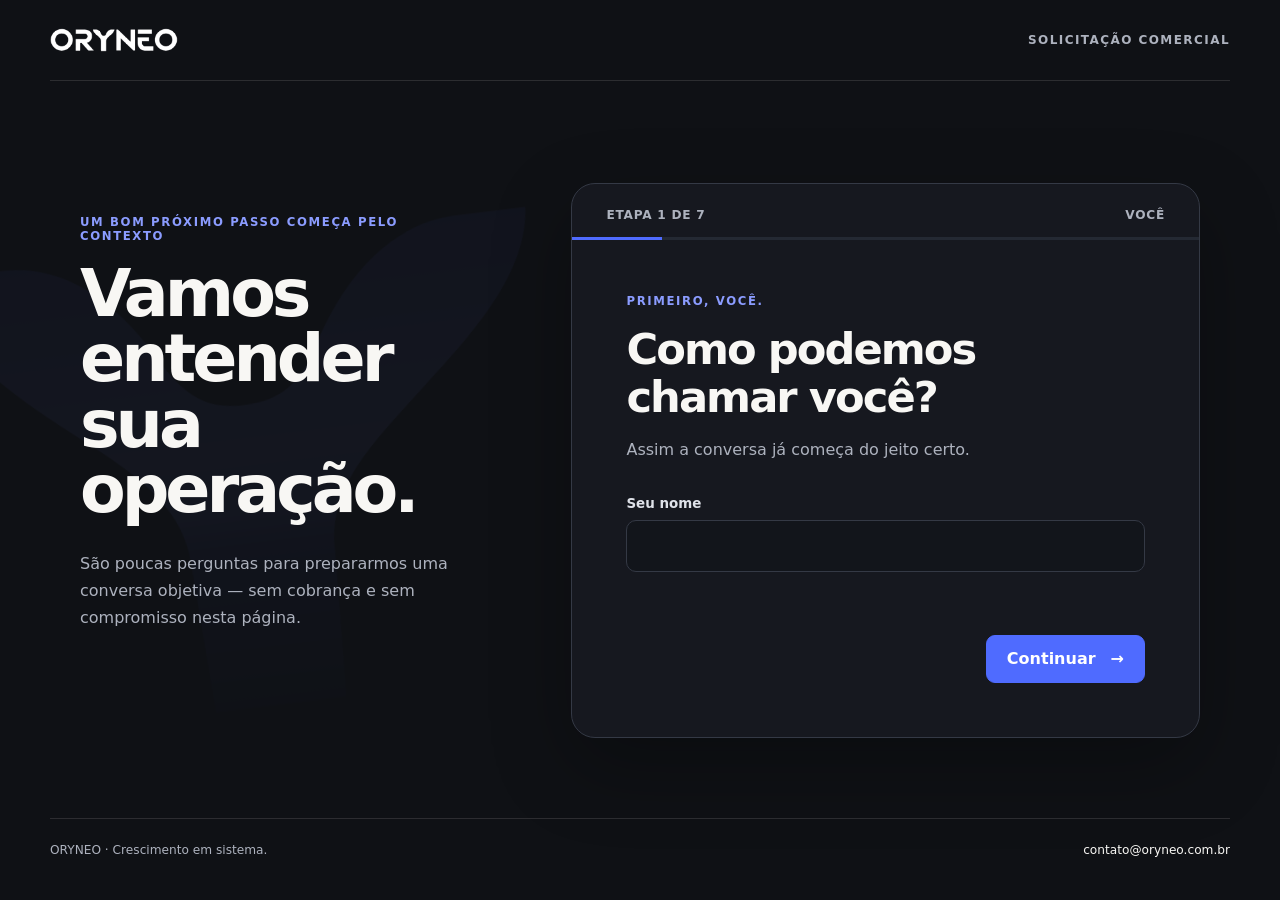
==== comecar/index.html @ 339270d2 "fix: harden contact data validation" ====
<!doctype html>
<html lang="pt-BR">
  <head>
    <meta charset="utf-8">
    <meta name="viewport" content="width=device-width, initial-scale=1">
    <meta name="theme-color" content="#0F1115">
    <meta name="robots" content="index,follow">
    <meta name="description" content="Conte à ORYNEO como sua operação comercial funciona e prepare o próximo passo.">
    <link rel="icon" href="../assets/oryneo-wordmark-mono-reverse.png" type="image/png">
    <title>Comece pela sua operação | ORYNEO</title>
    <link rel="stylesheet" href="form.css">
  </head>
  <body>
    <a class="skip-link" href="#intake-form">Ir para o formulário</a>
    <img class="brand-watermark" src="../assets/oryneo_y_mark.svg" alt="" aria-hidden="true">

    <header class="site-header">
      <a class="brand" href="../" aria-label="ORYNEO, voltar ao início">
        <img src="../assets/oryneo-wordmark-mono-reverse.png" width="800" height="149" alt="ORYNEO">
      </a>
      <span>Solicitação comercial</span>
    </header>

    <main class="flow-shell">
      <section class="flow-intro" aria-labelledby="flow-title">
        <p class="eyebrow">UM BOM PRÓXIMO PASSO COMEÇA PELO CONTEXTO</p>
        <h1 id="flow-title">Vamos entender sua operação.</h1>
        <p>São poucas perguntas para prepararmos uma conversa objetiva — sem cobrança e sem compromisso nesta página.</p>
      </section>

      <section class="form-panel" aria-label="Solicitação para a ORYNEO">
        <div class="progress-meta">
          <span id="progress-label">Etapa 1 de 7</span>
          <span id="progress-name">Você</span>
        </div>
        <div class="progress-track" role="progressbar" aria-labelledby="progress-label" aria-valuemin="1" aria-valuemax="7" aria-valuenow="1">
          <span id="progress-fill"></span>
        </div>

        <form id="intake-form" novalidate>
          <section class="form-step" data-step="name">
            <p class="step-kicker">Primeiro, você.</p>
            <h2 class="step-title" tabindex="-1">Como podemos chamar você?</h2>
            <p class="step-copy">Assim a conversa já começa do jeito certo.</p>

            <div class="field-grid field-grid-single">
              <label class="field field-wide">Seu nome
                <input name="contact_name" autocomplete="name" maxlength="160" required>
                <span class="field-error" data-error="name"></span>
              </label>
            </div>

            <div class="step-actions"><button class="primary-action" type="submit">Continuar <span aria-hidden="true">→</span></button></div>
          </section>

          <section class="form-step" data-step="contact" hidden>
            <p class="step-kicker">Seus canais de contato.</p>
            <h2 class="step-title" tabindex="-1">Onde podemos responder?</h2>
            <p class="step-copy">Usaremos estes dados somente para falar sobre esta solicitação.</p>

            <div class="field-grid">
              <label class="field">E-mail
                <input name="contact_email" type="email" inputmode="email" autocomplete="email" maxlength="254" required>
                <span class="field-error" data-error="email"></span>
              </label>
              <label class="field">WhatsApp com DDD
                <input name="contact_phone" type="tel" inputmode="numeric" autocomplete="tel" maxlength="15" placeholder="(11) 99999-9999" required>
                <span class="field-error" data-error="phone"></span>
              </label>
            </div>

            <div class="step-actions">
              <button class="secondary-action" type="button" data-back>Voltar</button>
              <button class="primary-action" type="submit">Continuar <span aria-hidden="true">→</span></button>
            </div>
          </section>

          <section class="form-step" data-step="company" hidden>
            <p class="step-kicker">Agora, a empresa.</p>
            <h2 class="step-title" tabindex="-1">Qual operação estamos analisando?</h2>
            <p class="step-copy">Essas duas informações ajudam a dimensionar o contexto sem alongar o início.</p>

            <div class="field-grid">
              <label class="field">Nome da empresa
                <input name="company_name" autocomplete="organization" maxlength="160" required>
                <span class="field-error" data-error="name"></span>
              </label>
              <label class="field">Pessoas na operação comercial
                <select name="team_size" required>
                  <option value="">Selecione uma faixa</option>
                  <option>Somente eu</option>
                  <option>2 a 5 pessoas</option>
                  <option>6 a 10 pessoas</option>
                  <option>11 a 20 pessoas</option>
                  <option>Mais de 20 pessoas</option>
                </select>
                <span class="field-error" data-error="teamSize"></span>
              </label>
            </div>

            <div class="step-actions">
              <button class="secondary-action" type="button" data-back>Voltar</button>
              <button class="primary-action" type="submit">Continuar <span aria-hidden="true">→</span></button>
            </div>
          </section>

          <section class="form-step" data-step="acquisition" hidden>
            <p class="step-kicker">Como as oportunidades chegam.</p>
            <h2 class="step-title" tabindex="-1">Por quais canais chegam clientes hoje?</h2>
            <p class="step-copy">Marque todos os que fazem parte da rotina atual.</p>

            <fieldset class="choice-group" data-acquisition-options>
              <legend class="sr-only">Canais de aquisição</legend>
              <label class="choice"><input type="checkbox" name="acquisition_channels" value="Indicações e parcerias"><span>Indicações e parcerias</span></label>
              <label class="choice"><input type="checkbox" name="acquisition_channels" value="Instagram e Facebook"><span>Instagram e Facebook</span></label>
              <label class="choice"><input type="checkbox" name="acquisition_channels" value="Google"><span>Google</span></label>
              <label class="choice"><input type="checkbox" name="acquisition_channels" value="Prospecção ativa"><span>Prospecção ativa</span></label>
              <label class="choice"><input type="checkbox" name="acquisition_channels" value="Portais e marketplaces"><span>Portais e marketplaces</span></label>
              <label class="choice"><input type="checkbox" name="acquisition_channels" value="Loja física e eventos"><span>Loja física e eventos</span></label>
              <label class="choice"><input type="checkbox" name="acquisition_channels" value="Ainda não temos um canal previsível"><span>Ainda não temos um canal previsível</span></label>
              <label class="choice"><input type="checkbox" name="acquisition_channels" value="Outro canal"><span>Outro canal</span></label>
            </fieldset>
            <span class="field-error" data-error="channels"></span>

            <fieldset class="conditional-question" data-acquisition-primary hidden>
              <legend>Qual deles gera mais oportunidades atualmente?</legend>
              <div data-acquisition-primary-options></div>
              <span class="field-error" data-error="primary"></span>
            </fieldset>

            <div class="step-actions">
              <button class="secondary-action" type="button" data-back>Voltar</button>
              <button class="primary-action" type="submit">Continuar <span aria-hidden="true">→</span></button>
            </div>
          </section>

          <section class="form-step" data-step="priorities" hidden>
            <p class="step-kicker">O que precisa avançar.</p>
            <h2 class="step-title" tabindex="-1">Onde a ORYNEO pode gerar mais impacto?</h2>
            <p class="step-copy">Você pode marcar mais de uma prioridade.</p>

            <fieldset class="choice-group" data-goal-options>
              <legend class="sr-only">Prioridades</legend>
              <label class="choice"><input type="checkbox" name="goals" value="Atrair contatos com páginas e anúncios"><span>Atrair contatos com páginas e anúncios</span></label>
              <label class="choice"><input type="checkbox" name="goals" value="Organizar contatos e negociações no CRM"><span>Organizar contatos e negociações no CRM</span></label>
              <label class="choice"><input type="checkbox" name="goals" value="Organizar retornos pelo WhatsApp"><span>Organizar retornos pelo WhatsApp</span></label>
              <label class="choice"><input type="checkbox" name="goals" value="Acompanhar resultados e gestão"><span>Acompanhar resultados e gestão</span></label>
            </fieldset>
            <span class="field-error" data-error="goals"></span>

            <fieldset class="conditional-question" data-goal-primary hidden>
              <legend>Se precisarmos começar por uma, qual é a prioridade?</legend>
              <div data-goal-primary-options></div>
              <span class="field-error" data-error="primary"></span>
            </fieldset>

            <div class="step-actions">
              <button class="secondary-action" type="button" data-back>Voltar</button>
              <button class="primary-action" type="submit">Continuar <span aria-hidden="true">→</span></button>
            </div>
          </section>

          <section class="form-step" data-step="commercial" hidden>
            <p class="step-kicker">A configuração inicial.</p>
            <h2 class="step-title" tabindex="-1">Como você quer avançar?</h2>
            <p class="step-copy">A escolha prepara a conversa. Nenhuma cobrança acontece aqui.</p>

            <fieldset class="segmented-group">
              <legend>Intenção</legend>
              <label><input type="radio" name="intent" value="conversation"><span>Quero conversar</span></label>
              <label><input type="radio" name="intent" value="contract"><span>Quero contratar</span></label>
              <span class="field-error" data-error="intent"></span>
            </fieldset>

            <fieldset class="plan-group">
              <legend>Plano</legend>
              <label class="plan-choice"><input type="radio" name="plan" value="Start"><span><strong>Start</strong><small>Para estruturar o processo essencial.</small></span></label>
              <label class="plan-choice"><input type="radio" name="plan" value="Growth"><span><strong>Growth</strong><small>Para ganhar cadência e previsibilidade.</small></span></label>
              <label class="plan-choice"><input type="radio" name="plan" value="Scale"><span><strong>Scale</strong><small>Para operações com mais volume e frentes.</small></span></label>
              <span class="field-error" data-error="plan"></span>
            </fieldset>

            <fieldset class="segmented-group">
              <legend>Ciclo</legend>
              <label><input type="radio" name="cycle" value="monthly"><span>Mensal</span></label>
              <label><input type="radio" name="cycle" value="annual"><span>Anual</span></label>
              <span class="field-error" data-error="cycle"></span>
            </fieldset>

            <fieldset class="addon-group">
              <legend>Complementos <small>opcionais</small></legend>
              <label class="choice"><input type="checkbox" name="services" value="landing-page"><span>Landing page de conversão</span></label>
              <label class="choice"><input type="checkbox" name="services" value="traffic"><span>Gestão de tráfego pago</span></label>
              <span class="field-error" data-error="services"></span>
            </fieldset>

            <div class="step-actions">
              <button class="secondary-action" type="button" data-back>Voltar</button>
              <button class="primary-action" type="submit">Revisar solicitação <span aria-hidden="true">→</span></button>
            </div>
          </section>

          <section class="form-step" data-step="review" hidden>
            <p class="step-kicker">Tudo certo antes de enviar.</p>
            <h2 class="step-title" tabindex="-1">Revise sua solicitação.</h2>
            <p class="step-copy">Se algo mudou, edite a etapa. Seus dados só entram no CRM depois da confirmação.</p>
            <div class="review-list" data-review-list></div>
            <p class="no-charge">Nenhuma cobrança acontece nesta página. Escopo e condições serão confirmados com você.</p>
            <label class="consent">
              <input name="consent" type="checkbox">
              <span>Autorizo a ORYNEO a entrar em contato sobre esta solicitação. <a href="../privacidade.html" target="_blank" rel="noopener">Como usamos seus dados</a>.</span>
            </label>
            <span class="field-error consent-error" data-error="consent"></span>
            <label class="honeypot" aria-hidden="true">Não preencha<input id="oryneo-website" name="website" tabindex="-1" autocomplete="off"></label>
            <div class="step-actions">
              <button class="secondary-action" type="button" data-back>Voltar</button>
              <button class="primary-action" id="send-request" type="submit">Enviar solicitação <span aria-hidden="true">→</span></button>
            </div>
            <p id="request-feedback" class="request-feedback" aria-live="polite"></p>
          </section>
        </form>

        <section class="success-panel" data-success hidden tabindex="-1" aria-labelledby="success-title">
          <span class="success-mark" aria-hidden="true">✓</span>
          <p class="step-kicker">Solicitação recebida</p>
          <h2 id="success-title">Obrigado. Já temos um bom ponto de partida.</h2>
          <p>Vamos revisar o contexto que você compartilhou e responder pelos dados informados.</p>
          <a class="secondary-action" href="../">Voltar ao site</a>
        </section>

        <p id="form-status" role="status" aria-live="polite" class="sr-only"></p>
      </section>
    </main>

    <footer class="site-footer">
      <span>ORYNEO · Crescimento em sistema.</span>
      <a href="mailto:contato@oryneo.com.br">contato@oryneo.com.br</a>
    </footer>

    <script src="../assets/lead-intake.js"></script>
    <script type="module" src="form.js?v=20261013-3"></script>
  </body>
</html>
---- comecar/form.css ----
:root {
  color-scheme: dark;
  --graphite: #0f1115;
  --surface: #171a21;
  --surface-soft: #1d212a;
  --line: #343945;
  --line-strong: #4b5261;
  --off-white: #f8f7f4;
  --muted: #adb2be;
  --indigo: #4f6bff;
  --indigo-light: #8b9cff;
  --danger: #ff9b9b;
  font-family: Inter, ui-sans-serif, system-ui, -apple-system, BlinkMacSystemFont, "Segoe UI", sans-serif;
}

* { box-sizing: border-box; }
[hidden] { display: none !important; }
html { min-width: 320px; background: var(--graphite); }
body {
  min-height: 100vh;
  margin: 0;
  overflow-x: hidden;
  background: var(--graphite);
  color: var(--off-white);
}

a { color: inherit; }
button, input, select { font: inherit; }
button { color: inherit; }

.skip-link {
  position: fixed;
  z-index: 20;
  top: 12px;
  left: 12px;
  padding: 10px 14px;
  transform: translateY(-150%);
  border-radius: 8px;
  background: var(--off-white);
  color: var(--graphite);
}
.skip-link:focus { transform: translateY(0); }

.brand-watermark {
  position: fixed;
  z-index: 0;
  top: 53%;
  left: 20%;
  width: min(56vw, 660px);
  max-width: none;
  transform: translate(-50%, -50%) rotate(-7deg);
  opacity: .04;
  pointer-events: none;
  user-select: none;
}

.site-header,
.site-footer,
.flow-shell { position: relative; z-index: 1; }

.site-header {
  display: flex;
  align-items: center;
  justify-content: space-between;
  width: min(1180px, calc(100% - 48px));
  margin: 0 auto;
  padding: 28px 0;
  border-bottom: 1px solid rgba(248, 247, 244, .12);
}
.brand { display: inline-flex; }
.brand img { display: block; width: 128px; height: auto; }
.site-header > span {
  color: var(--muted);
  font-size: .75rem;
  font-weight: 600;
  letter-spacing: .12em;
  text-transform: uppercase;
}

.flow-shell {
  display: grid;
  grid-template-columns: minmax(240px, .78fr) minmax(0, 1.22fr);
  gap: clamp(40px, 7vw, 96px);
  width: min(1120px, calc(100% - 48px));
  margin: 0 auto;
  padding: clamp(54px, 8vw, 104px) 0 80px;
}
.flow-intro { align-self: start; padding-top: 32px; }
.eyebrow,
.step-kicker {
  margin: 0 0 18px;
  color: var(--indigo-light);
  font-size: .73rem;
  font-weight: 700;
  letter-spacing: .14em;
  text-transform: uppercase;
}
.flow-intro h1 {
  max-width: 500px;
  margin: 0;
  font-size: clamp(2.35rem, 5.2vw, 4.9rem);
  line-height: .98;
  letter-spacing: -.06em;
}
.flow-intro > p:last-child {
  max-width: 450px;
  margin: 28px 0 0;
  color: var(--muted);
  font-size: 1rem;
  line-height: 1.7;
}

.form-panel {
  min-width: 0;
  border: 1px solid var(--line);
  border-radius: 24px;
  background: rgba(23, 26, 33, .96);
  box-shadow: 0 28px 80px rgba(0, 0, 0, .28);
  overflow: hidden;
}
.progress-meta {
  display: flex;
  justify-content: space-between;
  gap: 16px;
  padding: 24px 34px 15px;
  color: var(--muted);
  font-size: .76rem;
  font-weight: 600;
  letter-spacing: .06em;
  text-transform: uppercase;
}
.progress-track { height: 3px; background: #242933; }
.progress-track span {
  display: block;
  width: 16.6667%;
  height: 100%;
  background: var(--indigo);
  transition: width .28s ease;
}

.form-step,
.success-panel { padding: clamp(30px, 5.3vw, 54px); }
.step-title,
.success-panel h2 {
  max-width: 650px;
  margin: 0;
  font-size: clamp(1.8rem, 3.5vw, 2.7rem);
  line-height: 1.1;
  letter-spacing: -.045em;
}
.step-title:focus,
.success-panel:focus { outline: none; }
.step-copy,
.success-panel > p {
  max-width: 620px;
  margin: 16px 0 32px;
  color: var(--muted);
  line-height: 1.65;
}

.field-grid {
  display: grid;
  grid-template-columns: 1fr 1fr;
  gap: 20px;
}
.field-grid-single { grid-template-columns: minmax(0, 1fr); }
.field-wide { grid-column: 1 / -1; }
.field,
.conditional-question,
.segmented-group,
.plan-group,
.addon-group {
  display: grid;
  gap: 9px;
  color: #dfe2e9;
  font-size: .84rem;
  font-weight: 600;
}
input:not([type="checkbox"]):not([type="radio"]),
select {
  width: 100%;
  min-height: 52px;
  border: 1px solid var(--line);
  border-radius: 10px;
  outline: none;
  background: #12151b;
  color: var(--off-white);
  padding: 0 15px;
  transition: border-color .18s ease, box-shadow .18s ease;
}
input::placeholder { color: #747b89; }
input[aria-invalid="true"], select[aria-invalid="true"] { border-color: var(--danger); }

:focus-visible {
  outline: 3px solid rgba(139, 156, 255, .9);
  outline-offset: 3px;
}
input:not([type="checkbox"]):not([type="radio"]):focus,
select:focus {
  border-color: var(--indigo-light);
  box-shadow: 0 0 0 3px rgba(79, 107, 255, .18);
}

.consent {
  display: flex;
  gap: 12px;
  margin-top: 26px;
  color: var(--muted);
  font-size: .82rem;
  line-height: 1.55;
}
.consent input,
.choice input,
.segmented-group input,
.plan-choice input { accent-color: var(--indigo); }
.consent a { color: var(--off-white); text-underline-offset: 3px; }
.field-error {
  min-height: 18px;
  color: var(--danger);
  font-size: .75rem;
  font-weight: 500;
  line-height: 1.4;
}
.consent-error { display: block; margin-top: 6px; }

fieldset { min-width: 0; margin: 0; padding: 0; border: 0; }
.choice-group {
  display: grid;
  grid-template-columns: 1fr 1fr;
  gap: 10px;
}
.choice {
  position: relative;
  display: flex;
  min-height: 58px;
  align-items: center;
  gap: 12px;
  padding: 13px 15px;
  border: 1px solid var(--line);
  border-radius: 11px;
  background: #14171d;
  color: #dfe2e9;
  cursor: pointer;
  font-size: .84rem;
  line-height: 1.4;
}
.choice:has(input:checked) { border-color: var(--indigo-light); background: rgba(79, 107, 255, .12); }
.choice input { flex: 0 0 auto; width: 17px; height: 17px; margin: 0; }

.conditional-question {
  margin-top: 24px;
  padding: 20px;
  border: 1px solid var(--line);
  border-radius: 12px;
  background: #12151b;
}
.conditional-question legend,
.segmented-group legend,
.plan-group legend,
.addon-group legend { margin-bottom: 12px; color: var(--off-white); font-weight: 600; }
.conditional-question > div { display: grid; gap: 8px; }
.conditional-question label { display: flex; gap: 9px; align-items: flex-start; color: var(--muted); font-weight: 500; }

.segmented-group,
.plan-group,
.addon-group { margin-top: 25px; }
.segmented-group { grid-template-columns: 1fr 1fr; }
.segmented-group legend,
.segmented-group .field-error { grid-column: 1 / -1; }
.segmented-group label,
.plan-choice {
  display: block;
  cursor: pointer;
}
.segmented-group input,
.plan-choice input { position: absolute; opacity: 0; pointer-events: none; }
.segmented-group label span,
.plan-choice > span {
  display: grid;
  min-height: 54px;
  align-content: center;
  border: 1px solid var(--line);
  border-radius: 10px;
  background: #14171d;
  padding: 13px 15px;
}
.segmented-group input:checked + span,
.plan-choice input:checked + span { border-color: var(--indigo-light); background: rgba(79, 107, 255, .12); }
.plan-group { grid-template-columns: repeat(3, 1fr); }
.plan-group legend,
.plan-group .field-error { grid-column: 1 / -1; }
.plan-choice small { margin-top: 5px; color: var(--muted); font-size: .73rem; font-weight: 400; line-height: 1.4; }
.addon-group { grid-template-columns: 1fr 1fr; }
.addon-group legend,
.addon-group .field-error { grid-column: 1 / -1; }
.addon-group legend small { color: var(--muted); font-weight: 400; }

.step-actions {
  display: flex;
  justify-content: flex-end;
  gap: 12px;
  margin-top: 36px;
}
.primary-action,
.secondary-action {
  display: inline-flex;
  min-height: 48px;
  align-items: center;
  justify-content: center;
  gap: 15px;
  border-radius: 9px;
  padding: 0 20px;
  cursor: pointer;
  font-weight: 700;
  text-decoration: none;
}
.primary-action { border: 1px solid var(--indigo); background: var(--indigo); color: #fff; }
.primary-action:hover { background: #6179ff; }
.primary-action:disabled { cursor: wait; opacity: .65; }
.secondary-action { border: 1px solid var(--line); background: transparent; color: #dfe2e9; }
.secondary-action:hover { border-color: var(--line-strong); background: var(--surface-soft); }

.review-list { display: grid; gap: 2px; border-top: 1px solid var(--line); }
.review-row {
  display: grid;
  grid-template-columns: 150px minmax(0, 1fr) auto;
  gap: 18px;
  align-items: start;
  padding: 18px 0;
  border-bottom: 1px solid var(--line);
}
.review-row small { color: var(--muted); line-height: 1.5; }
.review-row strong { font-size: .9rem; line-height: 1.55; overflow-wrap: anywhere; }
.review-row button { border: 0; background: none; color: var(--indigo-light); cursor: pointer; font-size: .78rem; font-weight: 600; }
.no-charge { margin: 24px 0 0; color: var(--muted); font-size: .8rem; line-height: 1.55; }
.request-feedback { min-height: 24px; margin: 16px 0 0; color: var(--muted); font-size: .82rem; text-align: right; }
.honeypot { position: absolute; left: -9999px; }

.success-panel { text-align: left; }
.success-mark {
  display: grid;
  width: 46px;
  height: 46px;
  place-items: center;
  margin-bottom: 28px;
  border-radius: 50%;
  background: var(--indigo);
  font-size: 1.3rem;
  font-weight: 700;
}
.success-panel .secondary-action { margin-top: 12px; }

.site-footer {
  display: flex;
  justify-content: space-between;
  gap: 20px;
  width: min(1180px, calc(100% - 48px));
  margin: 0 auto;
  padding: 24px 0 36px;
  border-top: 1px solid rgba(248, 247, 244, .12);
  color: var(--muted);
  font-size: .76rem;
}
.site-footer a { color: var(--off-white); text-decoration: none; }
.sr-only { position: absolute; width: 1px; height: 1px; overflow: hidden; clip: rect(0, 0, 0, 0); white-space: nowrap; }

@media (max-width: 820px) {
  .brand-watermark { top: 24%; left: 66%; width: 1280px; transform: translate(-50%, -50%) rotate(-13deg); }
  .flow-shell { grid-template-columns: 1fr; gap: 34px; padding-top: 48px; }
  .flow-intro { padding-top: 0; }
  .flow-intro h1 { max-width: 620px; }
  .flow-intro > p:last-child { margin-top: 20px; }
}

@media (max-width: 600px) {
  .site-header,
  .site-footer,
  .flow-shell { width: min(100% - 28px, 1120px); }
  .site-header { padding: 20px 0; }
  .site-header > span { display: none; }
  .brand img { width: 112px; }
  .flow-shell { padding: 38px 0 54px; }
  .flow-intro h1 { font-size: clamp(2.2rem, 13vw, 3.5rem); }
  .form-panel { border-radius: 18px; }
  .progress-meta { padding: 20px 22px 13px; }
  .form-step,
  .success-panel { padding: 30px 22px 34px; }
  .field-grid,
  .choice-group,
  .plan-group,
  .addon-group { grid-template-columns: 1fr; }
  .field-wide,
  .plan-group legend,
  .plan-group .field-error,
  .addon-group legend,
  .addon-group .field-error { grid-column: auto; }
  .step-actions { flex-direction: column-reverse; }
  .primary-action,
  .secondary-action { width: 100%; }
  .review-row { grid-template-columns: 1fr auto; gap: 8px 14px; }
  .review-row small { grid-column: 1 / -1; }
  .site-footer { flex-direction: column; }
}

@media (max-width: 360px) {
  .site-header,
  .site-footer,
  .flow-shell { width: calc(100% - 20px); }
  .form-step,
  .success-panel { padding-right: 17px; padding-left: 17px; }
  .segmented-group { grid-template-columns: 1fr; }
  .segmented-group legend,
  .segmented-group .field-error { grid-column: auto; }
}

@media (prefers-reduced-motion: reduce) {
  *, *::before, *::after { scroll-behavior: auto !important; transition-duration: .01ms !important; animation-duration: .01ms !important; }
}
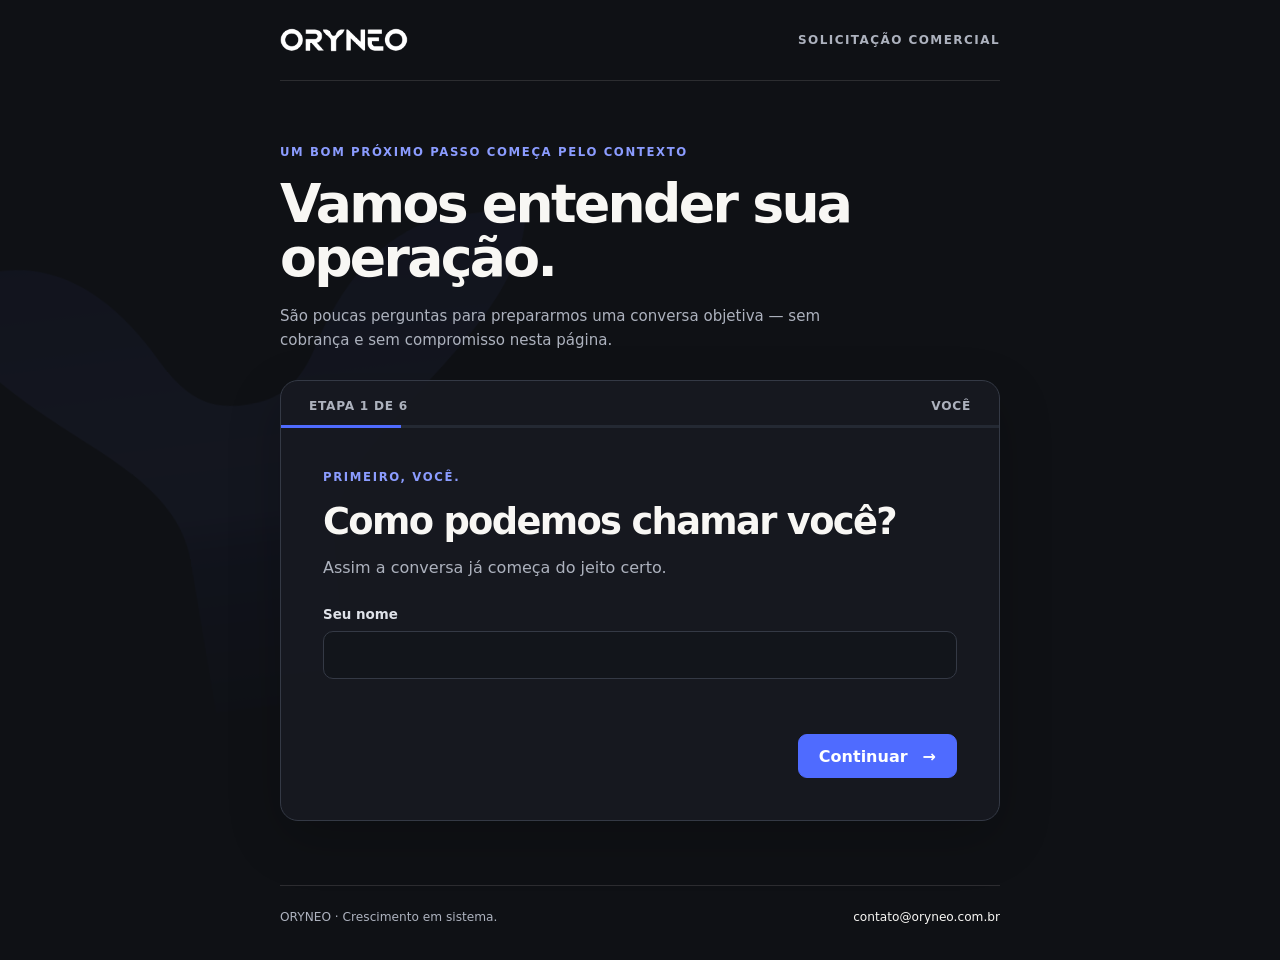
==== commit d4ee348f: "feat: simplify progressive intake flow" ====
--- a/comecar/index.html
+++ b/comecar/index.html
@@ -30,10 +30,10 @@
 
       <section class="form-panel" aria-label="Solicitação para a ORYNEO">
         <div class="progress-meta">
-          <span id="progress-label">Etapa 1 de 7</span>
+          <span id="progress-label">Etapa 1 de 6</span>
           <span id="progress-name">Você</span>
         </div>
-        <div class="progress-track" role="progressbar" aria-labelledby="progress-label" aria-valuemin="1" aria-valuemax="7" aria-valuenow="1">
+        <div class="progress-track" role="progressbar" aria-labelledby="progress-label" aria-valuemin="1" aria-valuemax="6" aria-valuenow="1">
           <span id="progress-fill"></span>
         </div>
 
@@ -160,51 +160,40 @@
             </div>
           </section>
 
-          <section class="form-step" data-step="commercial" hidden>
-            <p class="step-kicker">A configuração inicial.</p>
-            <h2 class="step-title" tabindex="-1">Como você quer avançar?</h2>
-            <p class="step-copy">A escolha prepara a conversa. Nenhuma cobrança acontece aqui.</p>
-
-            <fieldset class="segmented-group">
-              <legend>Intenção</legend>
-              <label><input type="radio" name="intent" value="conversation"><span>Quero conversar</span></label>
-              <label><input type="radio" name="intent" value="contract"><span>Quero contratar</span></label>
-              <span class="field-error" data-error="intent"></span>
-            </fieldset>
-
-            <fieldset class="plan-group">
-              <legend>Plano</legend>
-              <label class="plan-choice"><input type="radio" name="plan" value="Start"><span><strong>Start</strong><small>Para estruturar o processo essencial.</small></span></label>
-              <label class="plan-choice"><input type="radio" name="plan" value="Growth"><span><strong>Growth</strong><small>Para ganhar cadência e previsibilidade.</small></span></label>
-              <label class="plan-choice"><input type="radio" name="plan" value="Scale"><span><strong>Scale</strong><small>Para operações com mais volume e frentes.</small></span></label>
-              <span class="field-error" data-error="plan"></span>
-            </fieldset>
-
-            <fieldset class="segmented-group">
-              <legend>Ciclo</legend>
-              <label><input type="radio" name="cycle" value="monthly"><span>Mensal</span></label>
-              <label><input type="radio" name="cycle" value="annual"><span>Anual</span></label>
-              <span class="field-error" data-error="cycle"></span>
-            </fieldset>
-
-            <fieldset class="addon-group">
-              <legend>Complementos <small>opcionais</small></legend>
-              <label class="choice"><input type="checkbox" name="services" value="landing-page"><span>Landing page de conversão</span></label>
-              <label class="choice"><input type="checkbox" name="services" value="traffic"><span>Gestão de tráfego pago</span></label>
-              <span class="field-error" data-error="services"></span>
-            </fieldset>
-
-            <div class="step-actions">
-              <button class="secondary-action" type="button" data-back>Voltar</button>
-              <button class="primary-action" type="submit">Revisar solicitação <span aria-hidden="true">→</span></button>
-            </div>
-          </section>
-
           <section class="form-step" data-step="review" hidden>
             <p class="step-kicker">Tudo certo antes de enviar.</p>
             <h2 class="step-title" tabindex="-1">Revise sua solicitação.</h2>
             <p class="step-copy">Se algo mudou, edite a etapa. Seus dados só entram no CRM depois da confirmação.</p>
             <div class="review-list" data-review-list></div>
+            <div class="commercial-context" data-commercial-context aria-labelledby="commercial-context-title">
+              <div class="commercial-context-line">
+                <div>
+                  <small id="commercial-context-title">Próximo passo</small>
+                  <strong data-commercial-summary></strong>
+                </div>
+                <button type="button" data-commercial-toggle hidden aria-expanded="false">Alterar</button>
+              </div>
+              <p data-commercial-empty hidden>Configuração definida no diagnóstico.</p>
+              <div class="commercial-editor" data-commercial-editor hidden>
+                <fieldset class="plan-group compact-options">
+                  <legend>Plano</legend>
+                  <label class="plan-choice"><input type="radio" name="plan" value="Start"><span><strong>Start</strong></span></label>
+                  <label class="plan-choice"><input type="radio" name="plan" value="Growth"><span><strong>Growth</strong></span></label>
+                  <label class="plan-choice"><input type="radio" name="plan" value="Scale"><span><strong>Scale</strong></span></label>
+                </fieldset>
+                <fieldset class="segmented-group compact-options">
+                  <legend>Ciclo</legend>
+                  <label><input type="radio" name="cycle" value="monthly"><span>Mensal</span></label>
+                  <label><input type="radio" name="cycle" value="annual"><span>Anual</span></label>
+                </fieldset>
+                <fieldset class="addon-group compact-options">
+                  <legend>Complementos <small>opcionais</small></legend>
+                  <label class="choice"><input type="checkbox" name="services" value="landing-page"><span>Landing page</span></label>
+                  <label class="choice"><input type="checkbox" name="services" value="traffic"><span>Tráfego pago</span></label>
+                </fieldset>
+              </div>
+            </div>
+            <span class="field-error" data-error="commercial"></span>
             <p class="no-charge">Nenhuma cobrança acontece nesta página. Escopo e condições serão confirmados com você.</p>
             <label class="consent">
               <input name="consent" type="checkbox">
@@ -238,6 +227,6 @@
     </footer>
 
     <script src="../assets/lead-intake.js"></script>
-    <script type="module" src="form.js?v=20261013-3"></script>
+    <script type="module" src="form.js?v=20261013-5"></script>
   </body>
 </html>
--- a/comecar/form.css
+++ b/comecar/form.css
@@ -62,7 +62,7 @@
   display: flex;
   align-items: center;
   justify-content: space-between;
-  width: min(1180px, calc(100% - 48px));
+  width: min(720px, calc(100% - 48px));
   margin: 0 auto;
   padding: 28px 0;
   border-bottom: 1px solid rgba(248, 247, 244, .12);
@@ -78,14 +78,11 @@
 }
 
 .flow-shell {
-  display: grid;
-  grid-template-columns: minmax(240px, .78fr) minmax(0, 1.22fr);
-  gap: clamp(40px, 7vw, 96px);
-  width: min(1120px, calc(100% - 48px));
+  width: min(720px, calc(100% - 48px));
   margin: 0 auto;
-  padding: clamp(54px, 8vw, 104px) 0 80px;
-}
-.flow-intro { align-self: start; padding-top: 32px; }
+  padding: clamp(38px, 6vw, 64px) 0 64px;
+}
+.flow-intro { margin-bottom: 28px; }
 .eyebrow,
 .step-kicker {
   margin: 0 0 18px;
@@ -96,33 +93,33 @@
   text-transform: uppercase;
 }
 .flow-intro h1 {
-  max-width: 500px;
+  max-width: 620px;
   margin: 0;
-  font-size: clamp(2.35rem, 5.2vw, 4.9rem);
-  line-height: .98;
-  letter-spacing: -.06em;
+  font-size: clamp(2.1rem, 5vw, 3.35rem);
+  line-height: 1.02;
+  letter-spacing: -.05em;
 }
 .flow-intro > p:last-child {
-  max-width: 450px;
-  margin: 28px 0 0;
-  color: var(--muted);
-  font-size: 1rem;
-  line-height: 1.7;
+  max-width: 600px;
+  margin: 18px 0 0;
+  color: var(--muted);
+  font-size: .94rem;
+  line-height: 1.6;
 }
 
 .form-panel {
   min-width: 0;
   border: 1px solid var(--line);
-  border-radius: 24px;
+  border-radius: 18px;
   background: rgba(23, 26, 33, .96);
-  box-shadow: 0 28px 80px rgba(0, 0, 0, .28);
+  box-shadow: 0 18px 54px rgba(0, 0, 0, .2);
   overflow: hidden;
 }
 .progress-meta {
   display: flex;
   justify-content: space-between;
   gap: 16px;
-  padding: 24px 34px 15px;
+  padding: 18px 28px 12px;
   color: var(--muted);
   font-size: .76rem;
   font-weight: 600;
@@ -139,12 +136,12 @@
 }
 
 .form-step,
-.success-panel { padding: clamp(30px, 5.3vw, 54px); }
+.success-panel { padding: clamp(28px, 5vw, 42px); }
 .step-title,
 .success-panel h2 {
   max-width: 650px;
   margin: 0;
-  font-size: clamp(1.8rem, 3.5vw, 2.7rem);
+  font-size: clamp(1.7rem, 3.5vw, 2.3rem);
   line-height: 1.1;
   letter-spacing: -.045em;
 }
@@ -153,7 +150,7 @@
 .step-copy,
 .success-panel > p {
   max-width: 620px;
-  margin: 16px 0 32px;
+  margin: 12px 0 26px;
   color: var(--muted);
   line-height: 1.65;
 }
@@ -179,7 +176,7 @@
 input:not([type="checkbox"]):not([type="radio"]),
 select {
   width: 100%;
-  min-height: 52px;
+  min-height: 48px;
   border: 1px solid var(--line);
   border-radius: 10px;
   outline: none;
@@ -232,24 +229,24 @@
 .choice {
   position: relative;
   display: flex;
-  min-height: 58px;
+  min-height: 48px;
   align-items: center;
   gap: 12px;
-  padding: 13px 15px;
+  padding: 10px 13px;
   border: 1px solid var(--line);
   border-radius: 11px;
   background: #14171d;
   color: #dfe2e9;
   cursor: pointer;
-  font-size: .84rem;
+  font-size: .8rem;
   line-height: 1.4;
 }
 .choice:has(input:checked) { border-color: var(--indigo-light); background: rgba(79, 107, 255, .12); }
 .choice input { flex: 0 0 auto; width: 17px; height: 17px; margin: 0; }
 
 .conditional-question {
-  margin-top: 24px;
-  padding: 20px;
+  margin-top: 20px;
+  padding: 17px;
   border: 1px solid var(--line);
   border-radius: 12px;
   background: #12151b;
@@ -263,7 +260,7 @@
 
 .segmented-group,
 .plan-group,
-.addon-group { margin-top: 25px; }
+.addon-group { margin-top: 20px; }
 .segmented-group { grid-template-columns: 1fr 1fr; }
 .segmented-group legend,
 .segmented-group .field-error { grid-column: 1 / -1; }
@@ -277,12 +274,12 @@
 .segmented-group label span,
 .plan-choice > span {
   display: grid;
-  min-height: 54px;
+  min-height: 46px;
   align-content: center;
   border: 1px solid var(--line);
   border-radius: 10px;
   background: #14171d;
-  padding: 13px 15px;
+  padding: 10px 13px;
 }
 .segmented-group input:checked + span,
 .plan-choice input:checked + span { border-color: var(--indigo-light); background: rgba(79, 107, 255, .12); }
@@ -299,12 +296,12 @@
   display: flex;
   justify-content: flex-end;
   gap: 12px;
-  margin-top: 36px;
+  margin-top: 28px;
 }
 .primary-action,
 .secondary-action {
   display: inline-flex;
-  min-height: 48px;
+  min-height: 44px;
   align-items: center;
   justify-content: center;
   gap: 15px;
@@ -326,12 +323,38 @@
   grid-template-columns: 150px minmax(0, 1fr) auto;
   gap: 18px;
   align-items: start;
-  padding: 18px 0;
+  padding: 14px 0;
   border-bottom: 1px solid var(--line);
 }
 .review-row small { color: var(--muted); line-height: 1.5; }
 .review-row strong { font-size: .9rem; line-height: 1.55; overflow-wrap: anywhere; }
 .review-row button { border: 0; background: none; color: var(--indigo-light); cursor: pointer; font-size: .78rem; font-weight: 600; }
+.commercial-context {
+  margin-top: 18px;
+  padding: 15px 16px;
+  border: 1px solid var(--line);
+  border-radius: 11px;
+  background: #14171d;
+}
+.commercial-context-line { display: flex; align-items: center; justify-content: space-between; gap: 18px; }
+.commercial-context-line > div { display: grid; gap: 4px; }
+.commercial-context small { color: var(--muted); font-size: .72rem; }
+.commercial-context strong { font-size: .85rem; line-height: 1.45; }
+.commercial-context button {
+  border: 0;
+  background: none;
+  color: var(--indigo-light);
+  cursor: pointer;
+  font-size: .76rem;
+  font-weight: 600;
+}
+.commercial-context > p { margin: 5px 0 0; color: var(--muted); font-size: .82rem; }
+.commercial-editor { margin-top: 15px; padding-top: 2px; border-top: 1px solid var(--line); }
+.compact-options { gap: 8px; margin-top: 14px; }
+.compact-options legend { margin-bottom: 7px; font-size: .76rem; }
+.compact-options label span,
+.compact-options.plan-group label > span { min-height: 40px; padding: 8px 10px; font-size: .78rem; }
+.compact-options.choice { min-height: 40px; }
 .no-charge { margin: 24px 0 0; color: var(--muted); font-size: .8rem; line-height: 1.55; }
 .request-feedback { min-height: 24px; margin: 16px 0 0; color: var(--muted); font-size: .82rem; text-align: right; }
 .honeypot { position: absolute; left: -9999px; }
@@ -354,7 +377,7 @@
   display: flex;
   justify-content: space-between;
   gap: 20px;
-  width: min(1180px, calc(100% - 48px));
+  width: min(720px, calc(100% - 48px));
   margin: 0 auto;
   padding: 24px 0 36px;
   border-top: 1px solid rgba(248, 247, 244, .12);
@@ -366,8 +389,7 @@
 
 @media (max-width: 820px) {
   .brand-watermark { top: 24%; left: 66%; width: 1280px; transform: translate(-50%, -50%) rotate(-13deg); }
-  .flow-shell { grid-template-columns: 1fr; gap: 34px; padding-top: 48px; }
-  .flow-intro { padding-top: 0; }
+  .flow-shell { padding-top: 40px; }
   .flow-intro h1 { max-width: 620px; }
   .flow-intro > p:last-child { margin-top: 20px; }
 }
@@ -379,12 +401,13 @@
   .site-header { padding: 20px 0; }
   .site-header > span { display: none; }
   .brand img { width: 112px; }
-  .flow-shell { padding: 38px 0 54px; }
-  .flow-intro h1 { font-size: clamp(2.2rem, 13vw, 3.5rem); }
+  .flow-shell { padding: 32px 0 48px; }
+  .flow-intro { margin-bottom: 24px; }
+  .flow-intro h1 { font-size: clamp(2rem, 10.5vw, 2.8rem); }
   .form-panel { border-radius: 18px; }
-  .progress-meta { padding: 20px 22px 13px; }
+  .progress-meta { padding: 17px 20px 11px; }
   .form-step,
-  .success-panel { padding: 30px 22px 34px; }
+  .success-panel { padding: 26px 20px 30px; }
   .field-grid,
   .choice-group,
   .plan-group,
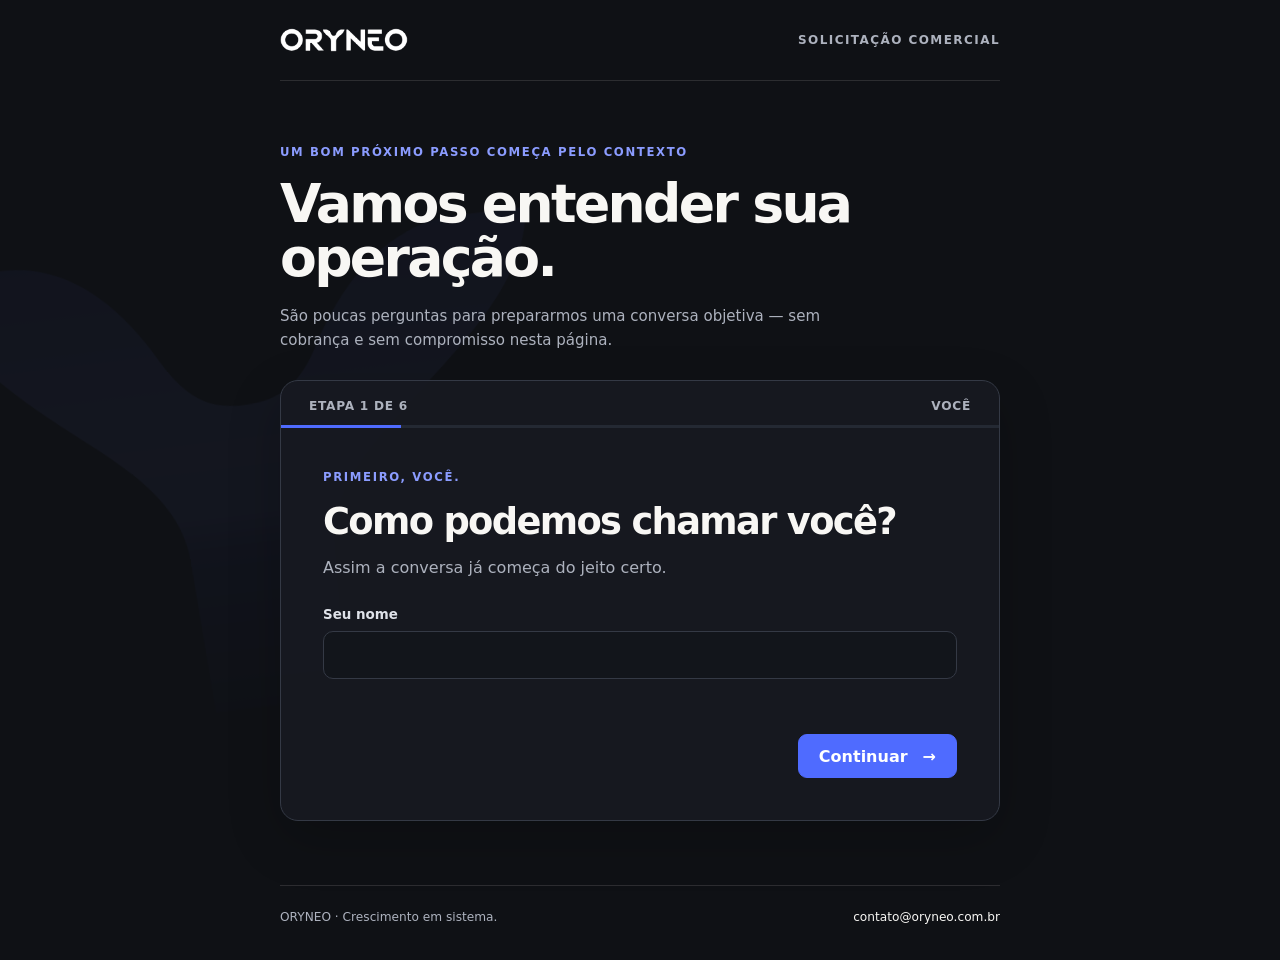
==== commit 9ab4c098: "Explain CNPJ lookup failures in intake" ====
--- a/comecar/index.html
+++ b/comecar/index.html
@@ -81,9 +81,9 @@
             <p class="step-copy">Essas duas informações ajudam a dimensionar o contexto sem alongar o início.</p>
 
             <div class="field-grid">
-              <label class="field">Nome da empresa
-                <input name="company_name" autocomplete="organization" maxlength="160" required>
-                <span class="field-error" data-error="name"></span>
+              <label class="field">CNPJ
+                <input name="company_cnpj" inputmode="numeric" autocomplete="off" maxlength="18" placeholder="00.000.000/0000-00" required>
+                <span class="field-error" data-error="cnpj"></span>
               </label>
               <label class="field">Pessoas na operação comercial
                 <select name="team_size" required>
@@ -226,7 +226,7 @@
       <a href="mailto:contato@oryneo.com.br">contato@oryneo.com.br</a>
     </footer>
 
-    <script src="../assets/lead-intake.js"></script>
-    <script type="module" src="form.js?v=20261013-5"></script>
+    <script src="../assets/lead-intake.js?v=20261013-7"></script>
+    <script type="module" src="form.js?v=20261013-7"></script>
   </body>
 </html>
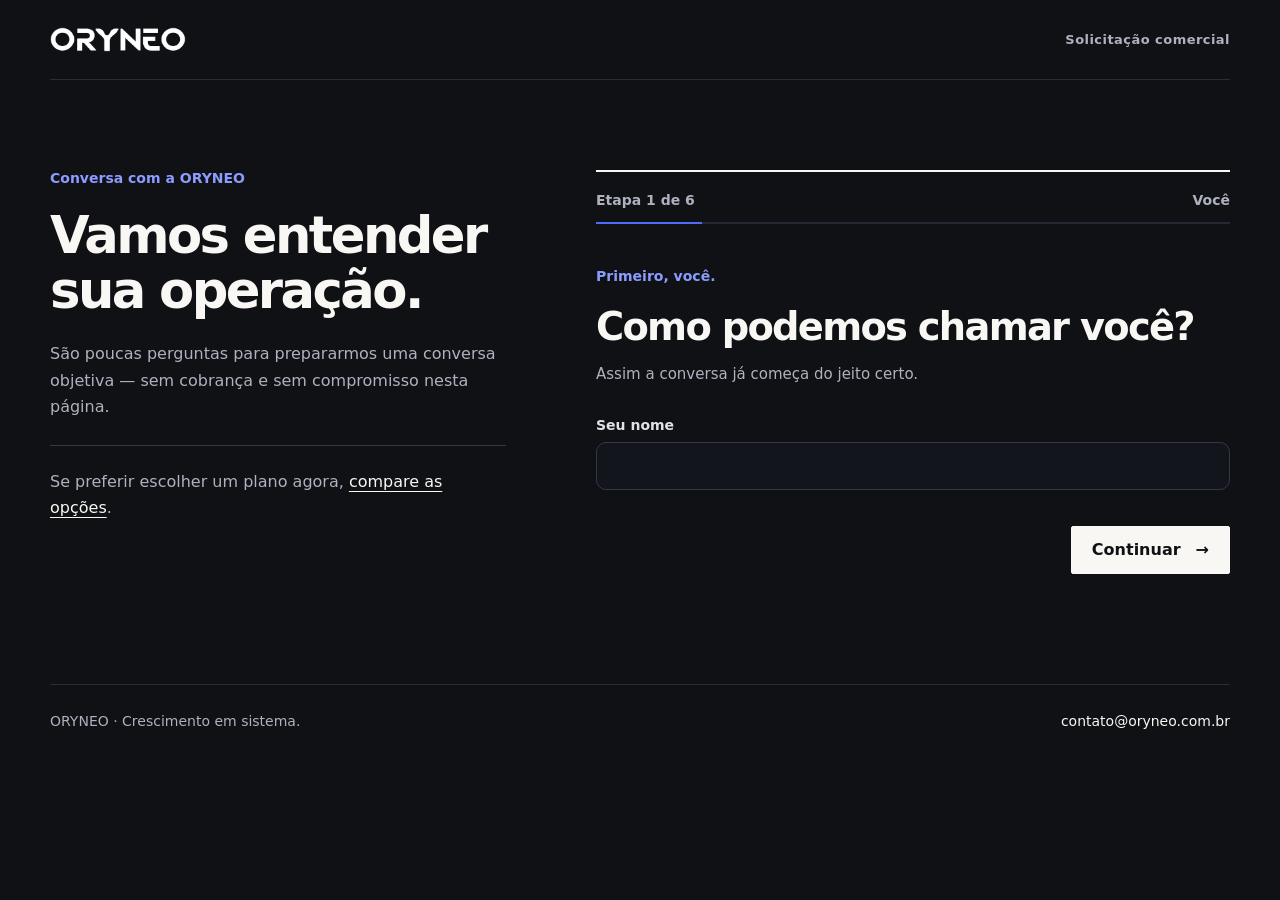
==== commit 87062bb6: "Redesign ORYNEO landing and consultation flow" ====
--- a/comecar/index.html
+++ b/comecar/index.html
@@ -6,13 +6,12 @@
     <meta name="theme-color" content="#0F1115">
     <meta name="robots" content="index,follow">
     <meta name="description" content="Conte à ORYNEO como sua operação comercial funciona e prepare o próximo passo.">
-    <link rel="icon" href="../assets/oryneo-wordmark-mono-reverse.png" type="image/png">
+    <link rel="icon" href="../assets/oryneo-symbol-official.svg" type="image/svg+xml">
     <title>Comece pela sua operação | ORYNEO</title>
-    <link rel="stylesheet" href="form.css">
+    <link rel="stylesheet" href="form.css?v=20261023">
   </head>
   <body>
     <a class="skip-link" href="#intake-form">Ir para o formulário</a>
-    <img class="brand-watermark" src="../assets/oryneo_y_mark.svg" alt="" aria-hidden="true">
 
     <header class="site-header">
       <a class="brand" href="../" aria-label="ORYNEO, voltar ao início">
@@ -23,9 +22,10 @@
 
     <main class="flow-shell">
       <section class="flow-intro" aria-labelledby="flow-title">
-        <p class="eyebrow">UM BOM PRÓXIMO PASSO COMEÇA PELO CONTEXTO</p>
+        <p class="eyebrow">Conversa com a ORYNEO</p>
         <h1 id="flow-title">Vamos entender sua operação.</h1>
         <p>São poucas perguntas para prepararmos uma conversa objetiva — sem cobrança e sem compromisso nesta página.</p>
+        <p class="flow-assurance">Se preferir escolher um plano agora, <a href="../#planos">compare as opções</a>.</p>
       </section>
 
       <section class="form-panel" aria-label="Solicitação para a ORYNEO">
--- a/comecar/form.css
+++ b/comecar/form.css
@@ -15,7 +15,7 @@
 
 * { box-sizing: border-box; }
 [hidden] { display: none !important; }
-html { min-width: 320px; background: var(--graphite); }
+html { background: var(--graphite); }
 body {
   min-height: 100vh;
   margin: 0;
@@ -40,19 +40,6 @@
   color: var(--graphite);
 }
 .skip-link:focus { transform: translateY(0); }
-
-.brand-watermark {
-  position: fixed;
-  z-index: 0;
-  top: 53%;
-  left: 20%;
-  width: min(56vw, 660px);
-  max-width: none;
-  transform: translate(-50%, -50%) rotate(-7deg);
-  opacity: .04;
-  pointer-events: none;
-  user-select: none;
-}
 
 .site-header,
 .site-footer,
@@ -388,7 +375,6 @@
 .sr-only { position: absolute; width: 1px; height: 1px; overflow: hidden; clip: rect(0, 0, 0, 0); white-space: nowrap; }
 
 @media (max-width: 820px) {
-  .brand-watermark { top: 24%; left: 66%; width: 1280px; transform: translate(-50%, -50%) rotate(-13deg); }
   .flow-shell { padding-top: 40px; }
   .flow-intro h1 { max-width: 620px; }
   .flow-intro > p:last-child { margin-top: 20px; }
@@ -439,3 +425,114 @@
 @media (prefers-reduced-motion: reduce) {
   *, *::before, *::after { scroll-behavior: auto !important; transition-duration: .01ms !important; animation-duration: .01ms !important; }
 }
+
+/* Jornada comercial: uma página de trabalho, não um cartão solto sobre um cenário. */
+.site-header,
+.site-footer,
+.flow-shell { width: min(1180px, calc(100% - 64px)); }
+.site-header { padding: 27px 0; }
+.brand img { width: 136px; }
+.site-header > span { font-size: .8125rem; letter-spacing: .035em; text-transform: none; }
+.flow-shell {
+  display: grid;
+  grid-template-columns: minmax(280px, .72fr) minmax(0, 1fr);
+  gap: clamp(48px, 7vw, 110px);
+  align-items: start;
+  padding: clamp(64px, 7vw, 104px) 0 110px;
+}
+.flow-intro { margin: 0; }
+.eyebrow,
+.step-kicker {
+  margin-bottom: 22px;
+  color: var(--indigo-light);
+  font-size: .875rem;
+  font-weight: 650;
+  letter-spacing: 0;
+  text-transform: none;
+}
+.flow-intro h1 { max-width: 490px; font-size: clamp(2.6rem, 4vw, 4.25rem); line-height: 1.07; }
+.flow-intro > p:last-child,
+.flow-intro > p:not(.eyebrow) {
+  max-width: 480px;
+  margin: 24px 0 0;
+  color: var(--muted);
+  font-size: 1rem;
+  line-height: 1.65;
+}
+.flow-intro .flow-assurance { padding-top: 23px; border-top: 1px solid var(--line); }
+.flow-assurance a { color: var(--off-white); text-underline-offset: 4px; }
+.form-panel {
+  border: 0;
+  border-top: 2px solid var(--off-white);
+  border-radius: 0;
+  background: transparent;
+  box-shadow: none;
+  overflow: visible;
+}
+.progress-meta {
+  padding: 20px 0 14px;
+  color: var(--muted);
+  font-size: .875rem;
+  font-weight: 550;
+  letter-spacing: 0;
+  text-transform: none;
+}
+.progress-track { height: 2px; }
+.form-step,
+.success-panel { padding: 44px 0 0; }
+.step-title,
+.success-panel h2 { font-size: clamp(2rem, 3vw, 2.6rem); }
+.step-copy,
+.success-panel > p { margin: 14px 0 30px; font-size: .9375rem; }
+.field,
+.conditional-question,
+.segmented-group,
+.plan-group,
+.addon-group { font-size: .875rem; }
+.field-error:empty { display: none; }
+.choice,
+.commercial-context,
+.conditional-question,
+.segmented-group label span,
+.plan-choice > span { border-radius: 4px; }
+.choice { font-size: .875rem; }
+.primary-action,
+.secondary-action { min-height: 48px; border-radius: 2px; }
+.primary-action { background: var(--off-white); border-color: var(--off-white); color: var(--graphite); }
+.primary-action:hover { background: #dfe2e9; border-color: #dfe2e9; }
+.secondary-action { border-color: transparent; text-decoration: underline; text-underline-offset: 4px; }
+.secondary-action:hover { background: transparent; border-color: transparent; color: #fff; }
+.step-actions { margin-top: 36px; }
+.success-mark { border-radius: 3px; }
+.site-footer { padding: 28px 0 42px; font-size: .875rem; }
+
+@media (max-width: 850px) {
+  .flow-shell { grid-template-columns: 1fr; gap: 48px; max-width: 680px; padding: 54px 0 72px; }
+  .flow-intro h1 { max-width: 640px; }
+}
+
+@media (max-width: 600px) {
+  .site-header,
+  .site-footer,
+  .flow-shell { width: calc(100% - 40px); }
+  .site-header { padding: 18px 0; }
+  .brand img { width: 116px; }
+  .flow-shell { gap: 28px; padding: 28px 0 66px; }
+  .flow-intro h1 { font-size: clamp(2.35rem, 10vw, 3.25rem); }
+  .flow-intro > p:not(.eyebrow) { margin-top: 18px; font-size: .9375rem; }
+  .flow-intro .flow-assurance { display: none; }
+  .form-step,
+  .success-panel { padding: 30px 0 0; }
+  .step-title { font-size: 2rem; }
+  .step-copy { margin-bottom: 26px; }
+  .step-actions { margin-top: 28px; }
+  .secondary-action { border: 1px solid var(--line); text-decoration: none; }
+  .secondary-action:hover { border-color: var(--line-strong); background: var(--surface-soft); }
+  .site-footer { font-size: .8125rem; }
+}
+
+@media (max-width: 360px) {
+  .site-header,
+  .site-footer,
+  .flow-shell { width: calc(100% - 32px); }
+}
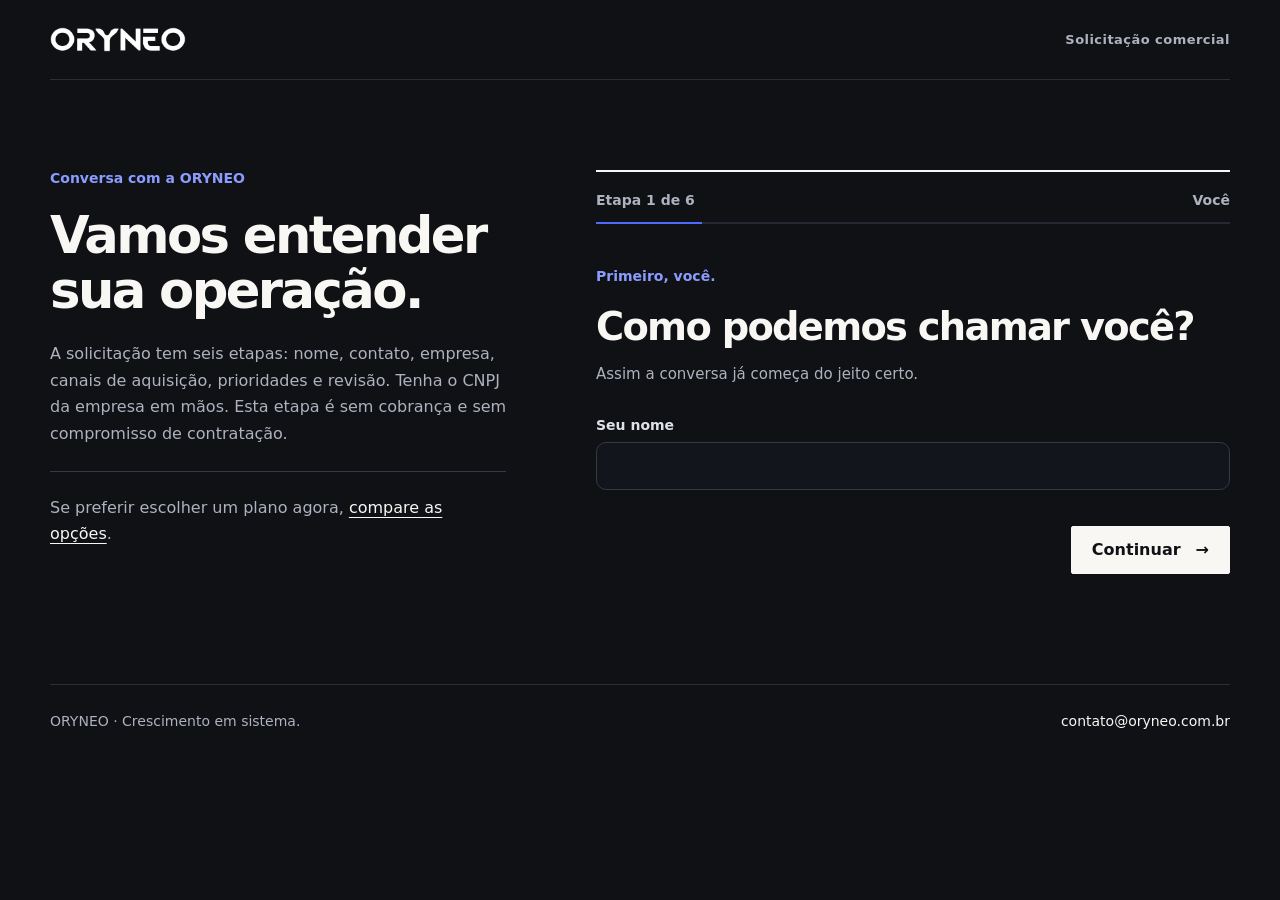
==== commit 8ce681d2: "fix: corrigir transparência e confiabilidade da jornada comercial" ====
--- a/comecar/index.html
+++ b/comecar/index.html
@@ -18,13 +18,14 @@
         <img src="../assets/oryneo-wordmark-mono-reverse.png" width="800" height="149" alt="ORYNEO">
       </a>
       <span>Solicitação comercial</span>
+      <a class="header-plans" href="../#planos">Ver planos</a>
     </header>
 
     <main class="flow-shell">
       <section class="flow-intro" aria-labelledby="flow-title">
         <p class="eyebrow">Conversa com a ORYNEO</p>
         <h1 id="flow-title">Vamos entender sua operação.</h1>
-        <p>São poucas perguntas para prepararmos uma conversa objetiva — sem cobrança e sem compromisso nesta página.</p>
+        <p>A solicitação tem seis etapas: nome, contato, empresa, canais de aquisição, prioridades e revisão. Tenha o CNPJ da empresa em mãos. Esta etapa é sem cobrança e sem compromisso de contratação.</p>
         <p class="flow-assurance">Se preferir escolher um plano agora, <a href="../#planos">compare as opções</a>.</p>
       </section>
 
--- a/comecar/form.css
+++ b/comecar/form.css
@@ -63,6 +63,7 @@
   letter-spacing: .12em;
   text-transform: uppercase;
 }
+.header-plans { display: none; }
 
 .flow-shell {
   width: min(720px, calc(100% - 48px));
@@ -386,6 +387,7 @@
   .flow-shell { width: min(100% - 28px, 1120px); }
   .site-header { padding: 20px 0; }
   .site-header > span { display: none; }
+  .header-plans { display: inline-flex; min-height: 44px; align-items: center; font-size: .875rem; font-weight: 600; text-underline-offset: 4px; }
   .brand img { width: 112px; }
   .flow-shell { padding: 32px 0 48px; }
   .flow-intro { margin-bottom: 24px; }
